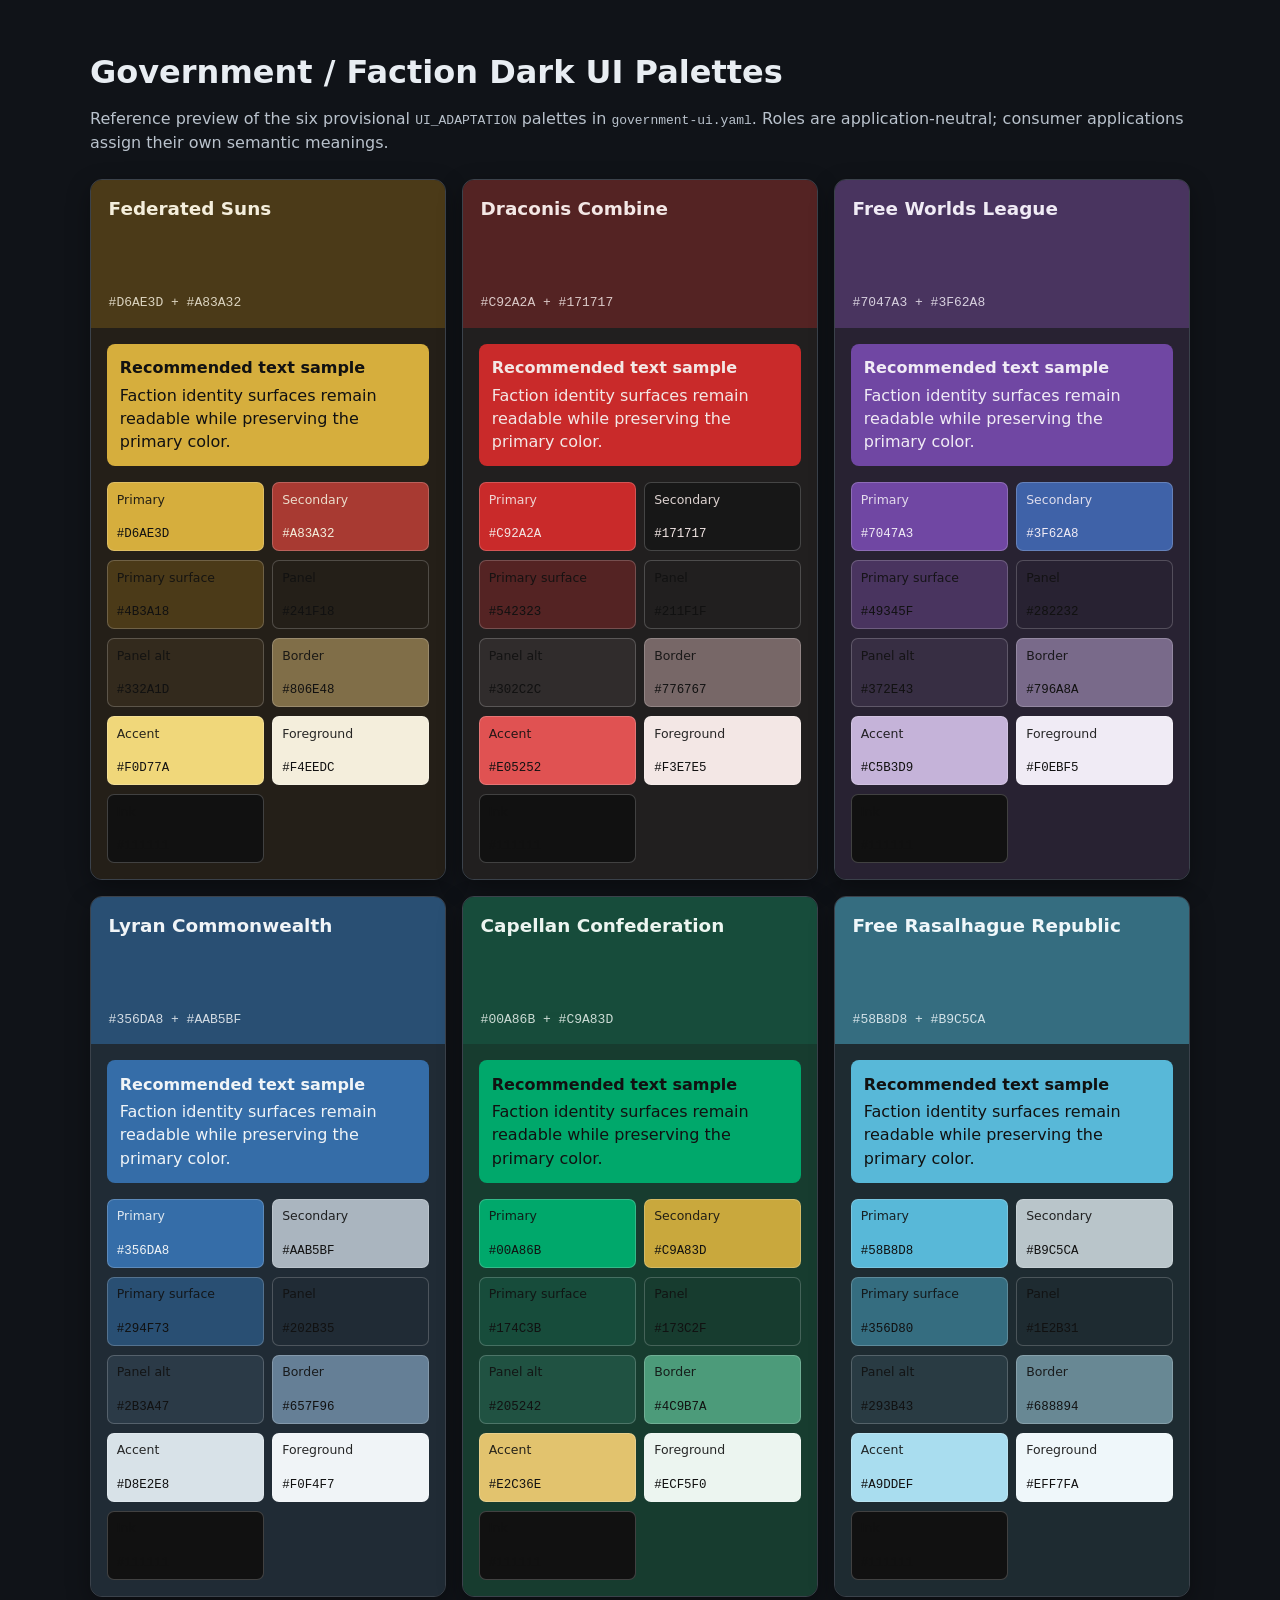
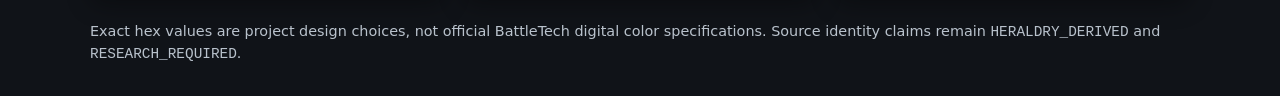
==== palettes/government-ui-preview.html @ 8bfd4b64 "Document and preview government UI palettes" ====
<!doctype html>
<html lang="en">
<head>
  <meta charset="utf-8">
  <meta name="viewport" content="width=device-width, initial-scale=1">
  <title>BattleTech Government UI Palette Preview</title>
  <style>
    :root { color-scheme: dark; font-family: Inter, system-ui, sans-serif; background: #101318; color: #e8edf2; }
    body { margin: 0; padding: 2rem; }
    header { max-width: 1100px; margin: 0 auto 1.5rem; }
    h1 { margin-bottom: .35rem; }
    p { color: #b9c2cc; line-height: 1.5; }
    .grid { max-width: 1100px; margin: auto; display: grid; grid-template-columns: repeat(auto-fit, minmax(320px, 1fr)); gap: 1rem; }
    .card { overflow: hidden; border: 1px solid #3b424b; border-radius: 12px; background: #1b1f25; box-shadow: 0 8px 24px #0005; }
    .hero { padding: 1.1rem; min-height: 7rem; display: flex; flex-direction: column; justify-content: space-between; }
    .hero h2 { margin: 0; font-size: 1.15rem; }
    .hero code { opacity: .85; }
    .content { padding: 1rem; }
    .sample { padding: .8rem; border-radius: 8px; margin-bottom: 1rem; line-height: 1.45; }
    .sample strong { display: block; margin-bottom: .25rem; }
    .swatches { display: grid; grid-template-columns: repeat(2, minmax(0, 1fr)); gap: .55rem; }
    .swatch { min-height: 3.1rem; padding: .55rem; border-radius: 7px; display: flex; flex-direction: column; justify-content: space-between; border: 1px solid #ffffff33; }
    .swatch span { font-size: .78rem; opacity: .9; }
    .swatch code { font-size: .78rem; }
    .note { max-width: 1100px; margin: 1.5rem auto 0; font-size: .9rem; }
  </style>
</head>
<body>
  <header>
    <h1>Government / Faction Dark UI Palettes</h1>
    <p>Reference preview of the six provisional <code>UI_ADAPTATION</code> palettes in <code>government-ui.yaml</code>. Roles are application-neutral; consumer applications assign their own semantic meanings.</p>
  </header>
  <main class="grid" id="palettes"></main>
  <p class="note">Exact hex values are project design choices, not official BattleTech digital color specifications. Source identity claims remain <code>HERALDRY_DERIVED</code> and <code>RESEARCH_REQUIRED</code>.</p>
  <script>
    // Values mirror palettes/government-ui.yaml. Keep this reference preview synchronized with that file.
    const palettes = [
      { name: 'Federated Suns', primary: '#D6AE3D', primary_deep: '#6B4D12', primary_surface: '#4B3A18', panel: '#241F18', panel_alt: '#332A1D', border: '#806E48', secondary: '#A83A32', accent: '#F0D77A', foreground: '#F4EEDC', ink: '#111111', textOnPrimary: 'ink', textOnSecondary: 'foreground', textOnAccent: 'ink' },
      { name: 'Draconis Combine', primary: '#C92A2A', primary_deep: '#681B1B', primary_surface: '#542323', panel: '#211F1F', panel_alt: '#302C2C', border: '#776767', secondary: '#171717', accent: '#E05252', foreground: '#F3E7E5', ink: '#111111', textOnPrimary: 'foreground', textOnSecondary: 'foreground', textOnAccent: 'ink' },
      { name: 'Free Worlds League', primary: '#7047A3', primary_deep: '#382550', primary_surface: '#49345F', panel: '#282232', panel_alt: '#372E43', border: '#796A8A', secondary: '#3F62A8', accent: '#C5B3D9', foreground: '#F0EBF5', ink: '#111111', textOnPrimary: 'foreground', textOnSecondary: 'foreground', textOnAccent: 'ink' },
      { name: 'Lyran Commonwealth', primary: '#356DA8', primary_deep: '#1D3B5D', primary_surface: '#294F73', panel: '#202B35', panel_alt: '#2B3A47', border: '#657F96', secondary: '#AAB5BF', accent: '#D8E2E8', foreground: '#F0F4F7', ink: '#111111', textOnPrimary: 'foreground', textOnSecondary: 'ink', textOnAccent: 'ink' },
      { name: 'Capellan Confederation', primary: '#00A86B', primary_deep: '#0B3A2B', primary_surface: '#174C3B', panel: '#173C2F', panel_alt: '#205242', border: '#4C9B7A', secondary: '#C9A83D', accent: '#E2C36E', foreground: '#ECF5F0', ink: '#111111', textOnPrimary: 'ink', textOnSecondary: 'ink', textOnAccent: 'ink' },
      { name: 'Free Rasalhague Republic', primary: '#58B8D8', primary_deep: '#28566A', primary_surface: '#356D80', panel: '#1E2B31', panel_alt: '#293B43', border: '#688894', secondary: '#B9C5CA', accent: '#A9DDEF', foreground: '#EFF7FA', ink: '#111111', textOnPrimary: 'ink', textOnSecondary: 'ink', textOnAccent: 'ink' }
    ];
    const labels = { primary: 'Primary', secondary: 'Secondary', primary_surface: 'Primary surface', panel: 'Panel', panel_alt: 'Panel alt', border: 'Border', accent: 'Accent', foreground: 'Foreground', ink: 'Ink' };
    document.querySelector('#palettes').innerHTML = palettes.map(p => {
      const text = p[p.textOnPrimary];
      const textColor = key => key === 'primary' ? p[p.textOnPrimary] : key === 'secondary' ? p[p.textOnSecondary] : key === 'accent' ? p[p.textOnAccent] : p.ink;
      const swatches = Object.entries(labels).map(([key, label]) => `<div class="swatch" style="background:${p[key]};color:${textColor(key)}"><span>${label}</span><code>${p[key]}</code></div>`).join('');
      return `<article class="card"><div class="hero" style="background:${p.primary_surface};color:${p.foreground}"><h2>${p.name}</h2><code>${p.primary} + ${p.secondary}</code></div><div class="content" style="background:${p.panel};color:${p.foreground}"><div class="sample" style="background:${p.primary};color:${text}"><strong>Recommended text sample</strong>Faction identity surfaces remain readable while preserving the primary color.</div><div class="swatches">${swatches}</div></div></article>`;
    }).join('');
  </script>
</body>
</html>
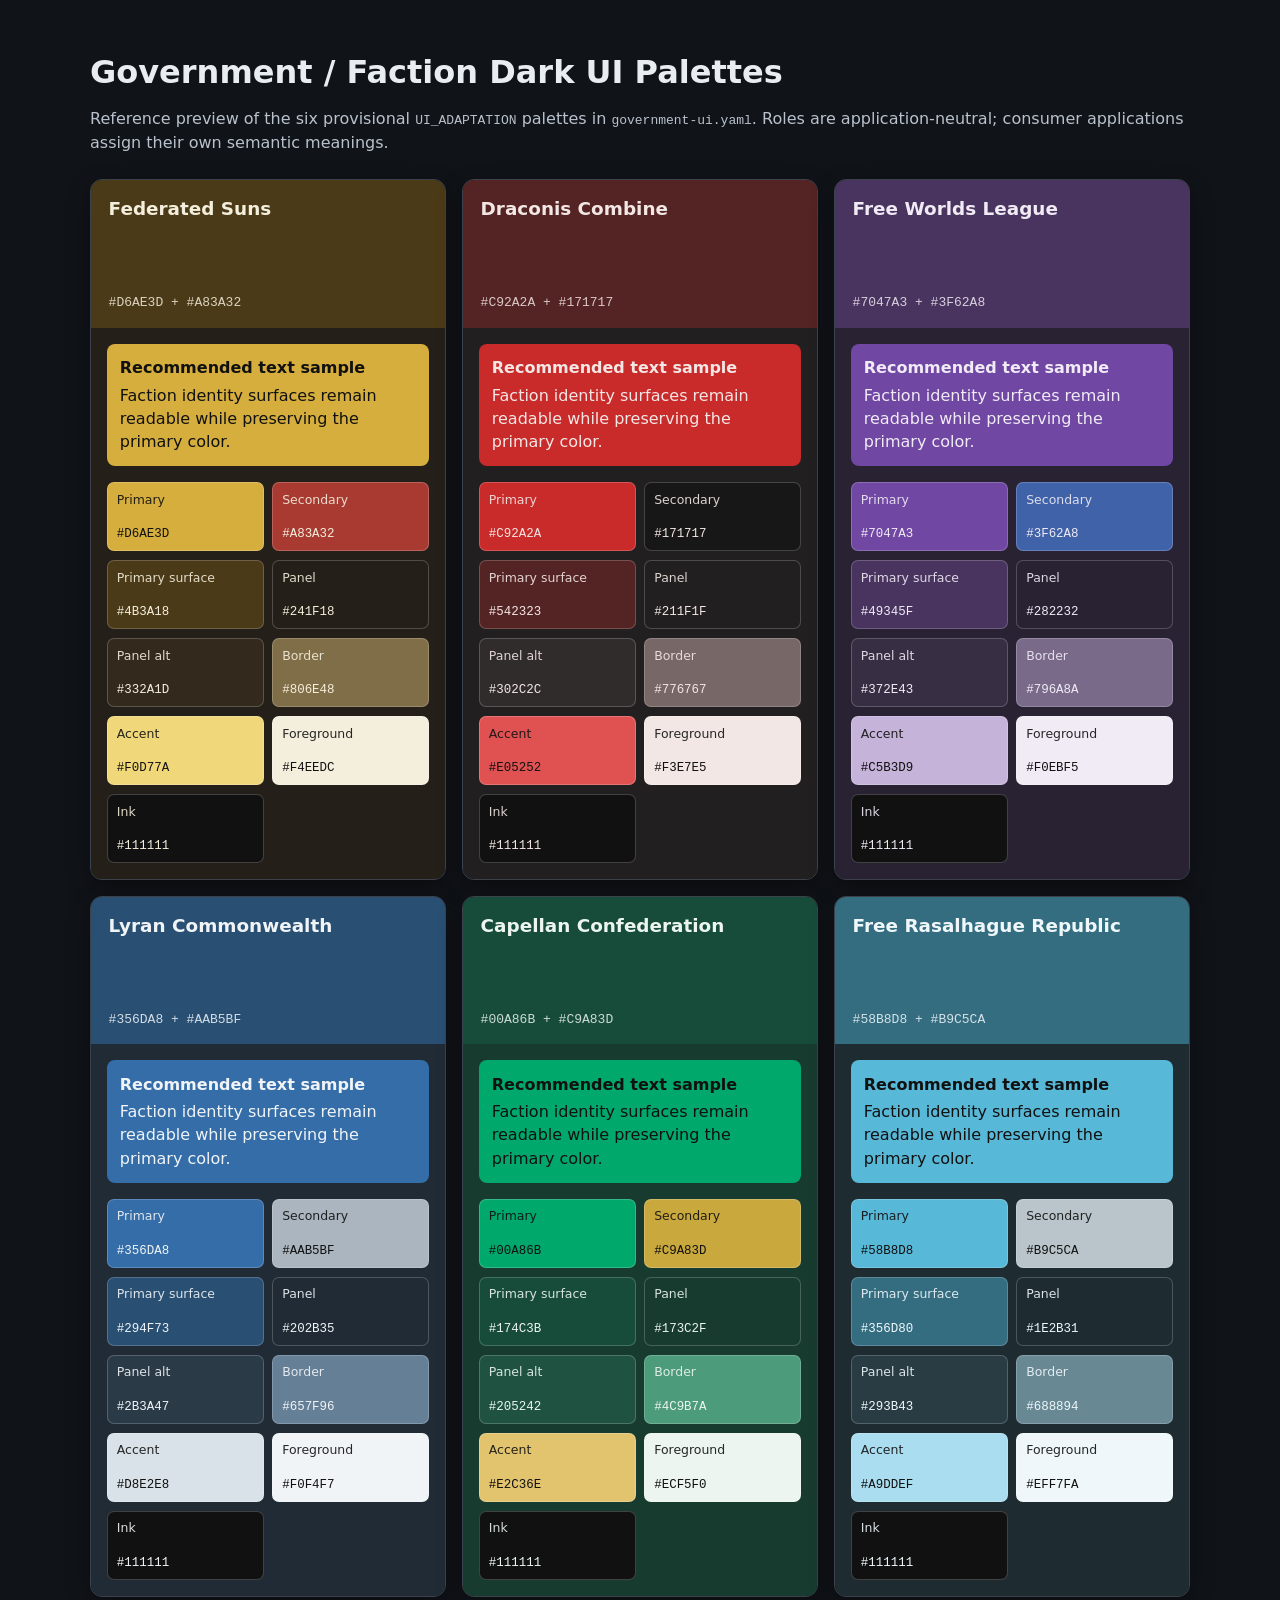
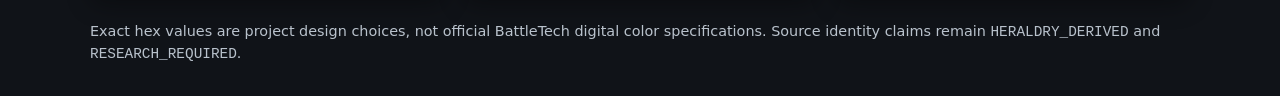
==== commit 3efa4848: "Improve palette preview swatch readability" ====
--- a/palettes/government-ui-preview.html
+++ b/palettes/government-ui-preview.html
@@ -45,7 +45,7 @@
     const labels = { primary: 'Primary', secondary: 'Secondary', primary_surface: 'Primary surface', panel: 'Panel', panel_alt: 'Panel alt', border: 'Border', accent: 'Accent', foreground: 'Foreground', ink: 'Ink' };
     document.querySelector('#palettes').innerHTML = palettes.map(p => {
       const text = p[p.textOnPrimary];
-      const textColor = key => key === 'primary' ? p[p.textOnPrimary] : key === 'secondary' ? p[p.textOnSecondary] : key === 'accent' ? p[p.textOnAccent] : p.ink;
+      const textColor = key => key === 'primary' ? p[p.textOnPrimary] : key === 'secondary' ? p[p.textOnSecondary] : key === 'accent' ? p[p.textOnAccent] : ['primary_surface', 'panel', 'panel_alt', 'border', 'ink'].includes(key) ? p.foreground : p.ink;
       const swatches = Object.entries(labels).map(([key, label]) => `<div class="swatch" style="background:${p[key]};color:${textColor(key)}"><span>${label}</span><code>${p[key]}</code></div>`).join('');
       return `<article class="card"><div class="hero" style="background:${p.primary_surface};color:${p.foreground}"><h2>${p.name}</h2><code>${p.primary} + ${p.secondary}</code></div><div class="content" style="background:${p.panel};color:${p.foreground}"><div class="sample" style="background:${p.primary};color:${text}"><strong>Recommended text sample</strong>Faction identity surfaces remain readable while preserving the primary color.</div><div class="swatches">${swatches}</div></div></article>`;
     }).join('');
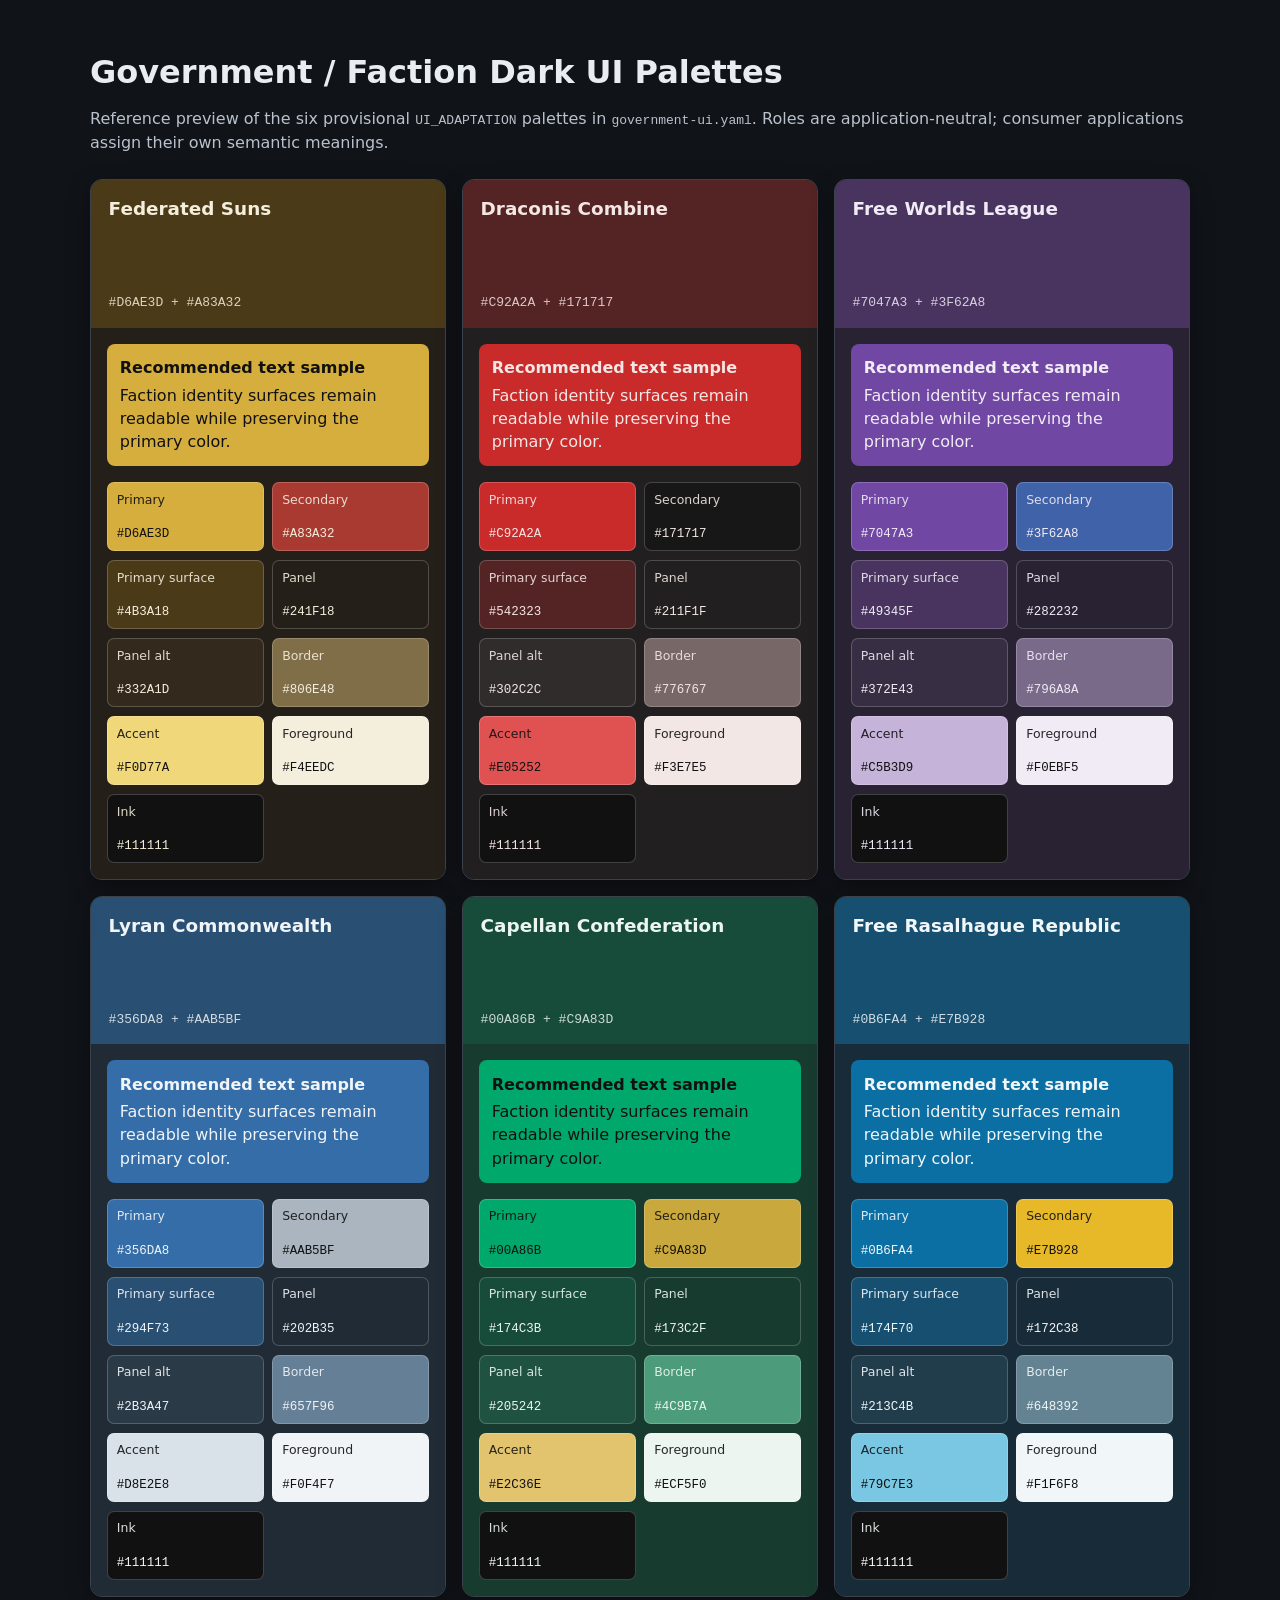
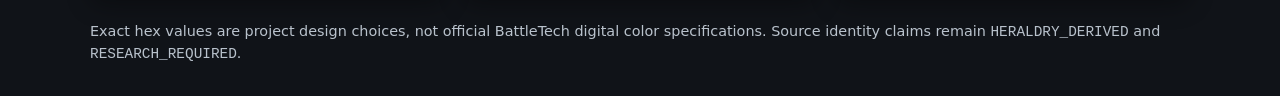
==== commit 5d1d29fa: "Sync Rasalhague palette preview" ====
--- a/palettes/government-ui-preview.html
+++ b/palettes/government-ui-preview.html
@@ -40,7 +40,7 @@
       { name: 'Free Worlds League', primary: '#7047A3', primary_deep: '#382550', primary_surface: '#49345F', panel: '#282232', panel_alt: '#372E43', border: '#796A8A', secondary: '#3F62A8', accent: '#C5B3D9', foreground: '#F0EBF5', ink: '#111111', textOnPrimary: 'foreground', textOnSecondary: 'foreground', textOnAccent: 'ink' },
       { name: 'Lyran Commonwealth', primary: '#356DA8', primary_deep: '#1D3B5D', primary_surface: '#294F73', panel: '#202B35', panel_alt: '#2B3A47', border: '#657F96', secondary: '#AAB5BF', accent: '#D8E2E8', foreground: '#F0F4F7', ink: '#111111', textOnPrimary: 'foreground', textOnSecondary: 'ink', textOnAccent: 'ink' },
       { name: 'Capellan Confederation', primary: '#00A86B', primary_deep: '#0B3A2B', primary_surface: '#174C3B', panel: '#173C2F', panel_alt: '#205242', border: '#4C9B7A', secondary: '#C9A83D', accent: '#E2C36E', foreground: '#ECF5F0', ink: '#111111', textOnPrimary: 'ink', textOnSecondary: 'ink', textOnAccent: 'ink' },
-      { name: 'Free Rasalhague Republic', primary: '#58B8D8', primary_deep: '#28566A', primary_surface: '#356D80', panel: '#1E2B31', panel_alt: '#293B43', border: '#688894', secondary: '#B9C5CA', accent: '#A9DDEF', foreground: '#EFF7FA', ink: '#111111', textOnPrimary: 'ink', textOnSecondary: 'ink', textOnAccent: 'ink' }
+      { name: 'Free Rasalhague Republic', primary: '#0B6FA4', primary_deep: '#06456A', primary_surface: '#174F70', panel: '#172C38', panel_alt: '#213C4B', border: '#648392', secondary: '#E7B928', accent: '#79C7E3', foreground: '#F1F6F8', ink: '#111111', textOnPrimary: 'foreground', textOnSecondary: 'ink', textOnAccent: 'ink' }
     ];
     const labels = { primary: 'Primary', secondary: 'Secondary', primary_surface: 'Primary surface', panel: 'Panel', panel_alt: 'Panel alt', border: 'Border', accent: 'Accent', foreground: 'Foreground', ink: 'Ink' };
     document.querySelector('#palettes').innerHTML = palettes.map(p => {
@@ -52,3 +52,4 @@
   </script>
 </body>
 </html>
+
